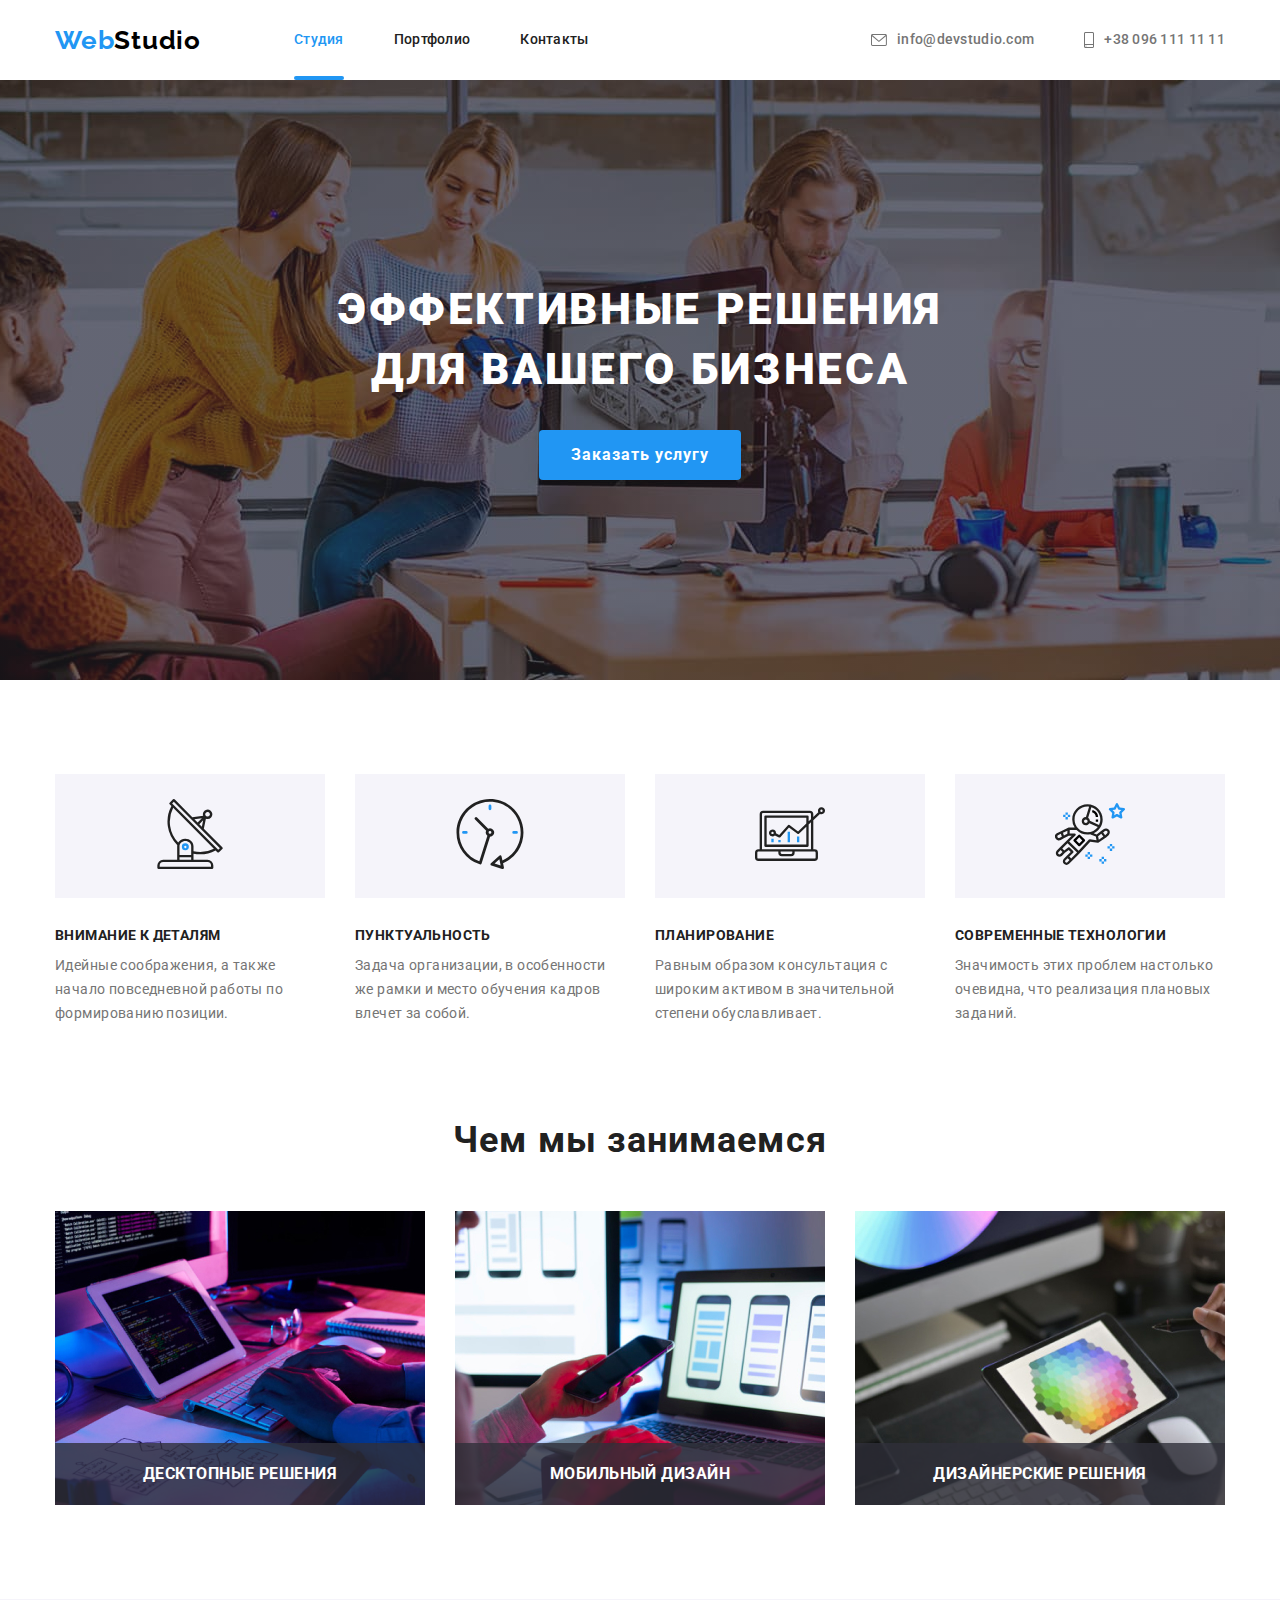
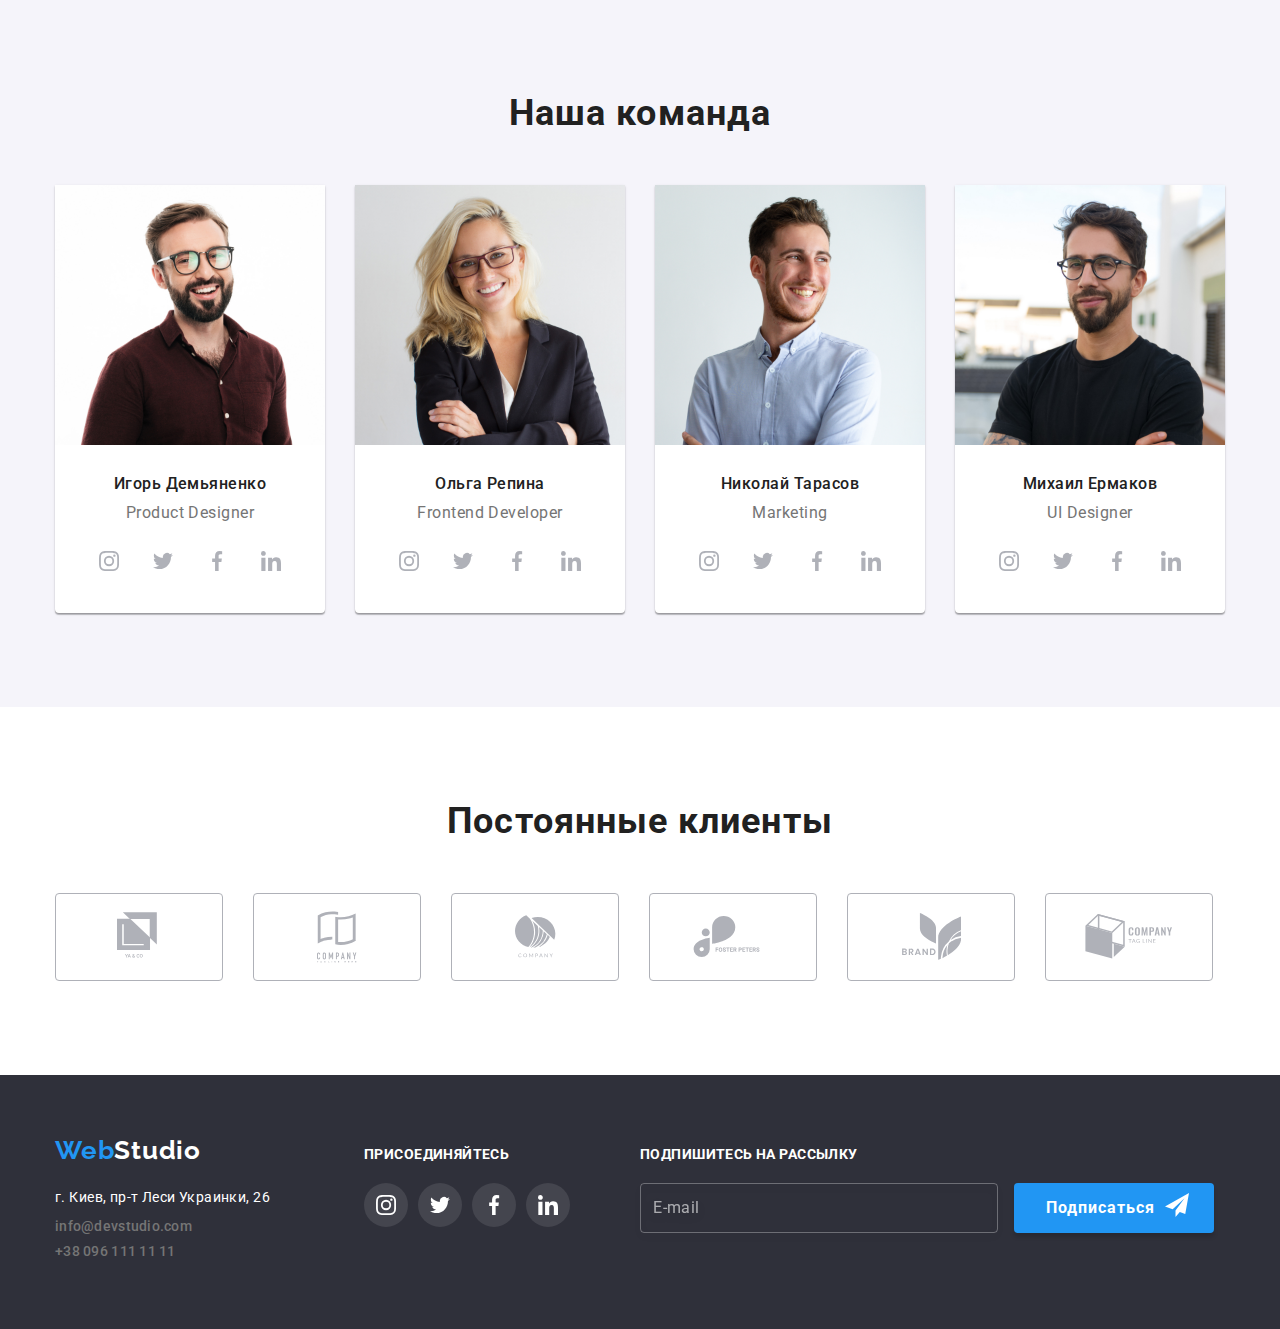
==== index.html @ e30029d6 "initial-commit" ====
<!DOCTYPE html>
<html lang="ru">
  <head>
    <meta charset="UTF-8" />
    <meta name="viewport" content="width=device-width, initial-scale=1.0" />
    <title>Document</title>
    <link
      href="https://fonts.googleapis.com/css2?family=Raleway:wght@700&family=Roboto:wght@400;500;700;900&display=fallback"
      rel="stylesheet"
    />
    <link
      rel="stylesheet"
      href="https://cdnjs.cloudflare.com/ajax/libs/modern-normalize/0.7.0/modern-normalize.min.css"
    />
    <link rel="stylesheet" href="./css/styles.css" />
  </head>
  <body>
    <!--_______________ Шапка_______________ -->
    <header>
      <div class="container header">
        <nav class="header-nav">
          <a class="logo" href="./index.html"><span>Web</span>Studio</a>
          <ul class="header-list">
            <li><a class="link current" href="./index.html">Студия</a></li>
            <li><a class="link" href="./index2.html">Портфолио</a></li>
            <li><a class="link" href="#">Контакты</a></li>
          </ul>
        </nav>
        <address class="header-address">
          <a class="contacts" href="mailto:info@devstudio.com">
            <svg width="16" height="12">
              <use href="./images/symbol-defs.svg#icon-envelope"></use>
            </svg>
            info@devstudio.com</a
          >
          <a class="contacts" href="call:+380961111111"
            ><svg width="10" height="16">
              <use href="./images/symbol-defs.svg#icon-smartphone"></use></svg
            >+38 096 111 11 11</a
          >
        </address>
      </div>
    </header>
    <main>
      <!--______________ Главная секция ______________ -->
      <section class="hero-container">
        <h1 class="hero-title">ЭФФЕКТИВНЫЕ РЕШЕНИЯ<br />ДЛЯ ВАШЕГО БИЗНЕСА</h1>
        <button class="blue-button" data-modal-open type="button">
          Заказать услугу
        </button>
        <!-- <a class="blue-button" data-modal-open href="#">Заказать услугу</a> -->
      </section>

      <!--_____________ Наши преимущества________________ -->
      <section class="our-benefits">
        <div class="container">
          <h2 class="visually-hidden">Наши преимущества</h2>
          <ul class="our-benefits-list">
            <li class="our-benefits-item antenna">
              <div class="background">
                <svg width="70" height="70">
                  <use href="./images/symbol-defs.svg#icon-antenna1"></use>
                </svg>
              </div>
              <h3>Внимание к деталям</h3>
              <p>
                Идейные соображения, а также <br />
                начало повседневной работы по <br />
                формированию позиции.
              </p>
            </li>
            <li class="our-benefits-item clock">
              <div class="background">
                <svg width="70" height="70">
                  <use href="./images/symbol-defs.svg#icon-clock1"></use>
                </svg>
              </div>

              <h3>Пунктуальность</h3>
              <p>
                Задача организации, в особенности <br />
                же рамки и место обучения кадров <br />
                влечет за собой.
              </p>
            </li>
            <li class="our-benefits-item diagram">
              <div class="background">
                <svg width="70" height="70">
                  <use href="./images/symbol-defs.svg#icon-diagram1"></use>
                </svg>
              </div>
              <h3>Планирование</h3>
              <p>
                Равным образом консультация с <br />
                широким активом в значительной <br />
                степени обуславливает.
              </p>
            </li>
            <li class="our-benefits-item austranaut">
              <div class="background">
                <svg width="70" height="70">
                  <use href="./images/symbol-defs.svg#icon-astronaut1"></use>
                </svg>
              </div>
              <h3>Современные технологии</h3>
              <p>
                Значимость этих проблем настолько <br />
                очевидна, что реализация плановых <br />
                заданий.
              </p>
            </li>
          </ul>
        </div>
      </section>
      <!-- _____________Чем мы занимаемся _____________-->
      <section class="basic-section">
        <div class="container">
          <h2 class="section-title">Чем мы занимаемся</h2>
          <ul class="what-we-do-list">
            <li>
              <div class="thumb">
                <img src="./images/box1.jpg" width="370" alt="Планшет" />
                <p class="h3">Десктопные решения</p>
              </div>
            </li>
            <li>
              <div class="thumb">
                <img
                  src="./images/box2.jpg"
                  width="370"
                  alt="Мобильные приложения"
                />
                <p class="h3">Мобильный дизайн</p>
              </div>
            </li>
            <li>
              <div class="thumb">
                <img
                  src="./images/box3.jpg"
                  width="370"
                  alt="Дизайнерские решения"
                />
                <p class="h3">Дизайнерские решения</p>
              </div>
            </li>
          </ul>
        </div>
      </section>
      <!-- ____________Наша команда_____________________ -->
      <section class="basic-section team">
        <div class="container">
          <h2 class="section-title">Наша команда</h2>
          <ul class="our-team-list">
            <li>
              <img
                src="./images/face1.jpg"
                width="270"
                alt="Игорь Демьяненко"
              />
              <h4>Игорь Демьяненко</h4>
              <p>Product Designer</p>
              <ul class="social-network-list">
                <li>
                  <a class="social-network-item" href="#">
                    <svg class="social-network-logo">
                      <use href="./images/symbol-defs.svg#icon-instagram"></use>
                    </svg>
                  </a>
                </li>
                <li>
                  <a class="social-network-item" href="#">
                    <svg class="social-network-logo">
                      <use href="./images/symbol-defs.svg#icon-twitter"></use>
                    </svg>
                  </a>
                </li>
                <li>
                  <a class="social-network-item" href="#">
                    <svg class="social-network-logo">
                      <use href="./images/symbol-defs.svg#icon-facebook"></use>
                    </svg>
                  </a>
                </li>
                <li>
                  <a class="social-network-item" href="#">
                    <svg class="social-network-logo">
                      <use href="./images/symbol-defs.svg#icon-linkedin"></use>
                    </svg>
                  </a>
                </li>
              </ul>
            </li>
            <li>
              <img src="./images/face2.jpg" width="270" alt="Ольга Репина" />
              <h4>Ольга Репина</h4>
              <p>Frontend Developer</p>
              <ul class="social-network-list">
                <li>
                  <a class="social-network-item" href="#">
                    <svg class="social-network-logo">
                      <use href="./images/symbol-defs.svg#icon-instagram"></use>
                    </svg>
                  </a>
                </li>
                <li>
                  <a class="social-network-item" href="#">
                    <svg class="social-network-logo">
                      <use href="./images/symbol-defs.svg#icon-twitter"></use>
                    </svg>
                  </a>
                </li>
                <li>
                  <a class="social-network-item" href="#">
                    <svg class="social-network-logo">
                      <use href="./images/symbol-defs.svg#icon-facebook"></use>
                    </svg>
                  </a>
                </li>
                <li>
                  <a class="social-network-item" href="#">
                    <svg class="social-network-logo">
                      <use href="./images/symbol-defs.svg#icon-linkedin"></use>
                    </svg>
                  </a>
                </li>
              </ul>
            </li>
            <li>
              <img src="./images/face3.jpg" width="270" alt="Николай Тарасов" />
              <h4>Николай Тарасов</h4>
              <p>Marketing</p>
              <ul class="social-network-list">
                <li>
                  <a class="social-network-item" href="#">
                    <svg class="social-network-logo">
                      <use href="./images/symbol-defs.svg#icon-instagram"></use>
                    </svg>
                  </a>
                </li>
                <li>
                  <a class="social-network-item" href="#">
                    <svg class="social-network-logo">
                      <use href="./images/symbol-defs.svg#icon-twitter"></use>
                    </svg>
                  </a>
                </li>
                <li>
                  <a class="social-network-item" href="#">
                    <svg class="social-network-logo">
                      <use href="./images/symbol-defs.svg#icon-facebook"></use>
                    </svg>
                  </a>
                </li>
                <li>
                  <a class="social-network-item" href="#">
                    <svg class="social-network-logo">
                      <use href="./images/symbol-defs.svg#icon-linkedin"></use>
                    </svg>
                  </a>
                </li>
              </ul>
            </li>
            <li>
              <img src="./images/face4.jpg" width="270" alt="Михаил Ермаков" />
              <h4>Михаил Ермаков</h4>
              <p>UI Designer</p>
              <ul class="social-network-list">
                <li>
                  <a class="social-network-item" href="#">
                    <svg class="social-network-logo">
                      <use href="./images/symbol-defs.svg#icon-instagram"></use>
                    </svg>
                  </a>
                </li>
                <li>
                  <a class="social-network-item" href="#">
                    <svg class="social-network-logo">
                      <use href="./images/symbol-defs.svg#icon-twitter"></use>
                    </svg>
                  </a>
                </li>
                <li>
                  <a class="social-network-item" href="#">
                    <svg class="social-network-logo">
                      <use href="./images/symbol-defs.svg#icon-facebook"></use>
                    </svg>
                  </a>
                </li>
                <li>
                  <a class="social-network-item" href="#">
                    <svg class="social-network-logo">
                      <use href="./images/symbol-defs.svg#icon-linkedin"></use>
                    </svg>
                  </a>
                </li>
              </ul>
            </li>
          </ul>
        </div>
      </section>
      <!-- _______________________Постоянные клиенты _____________________ -->
      <section class="basic-section">
        <div class="container">
          <h2 class="section-title">Постоянные клиенты</h2>
          <ul class="clients-list">
            <li class="clients-link">
              <a class="icon-logo" href="#">
                <svg width="44" height="49">
                  <use href="./images/symbol-defs.svg#icon-logo1"></use>
                </svg>
              </a>
            </li>
            <li class="clients-link">
              <a class="icon-logo" href="#">
                <svg width="40" height="52">
                  <use href="./images/symbol-defs.svg#icon-logo2"></use>
                </svg>
              </a>
            </li>
            <li class="clients-link">
              <a class="icon-logo" href="#"
                ><svg width="41" height="43">
                  <use href="./images/symbol-defs.svg#icon-logo3"></use></svg
              ></a>
            </li>
            <li class="clients-link">
              <a class="icon-logo" href="#"
                ><svg width="80" height="42">
                  <use href="./images/symbol-defs.svg#icon-logo4"></use></svg
              ></a>
            </li>
            <li class="clients-link">
              <a class="icon-logo" href="#"
                ><svg width="59" height="47">
                  <use href="./images/symbol-defs.svg#icon-logo5"></use></svg
              ></a>
            </li>
            <li class="clients-link">
              <a class="icon-logo" href="#"
                ><svg width="88" height="45">
                  <use href="./images/symbol-defs.svg#icon-logo6"></use></svg
              ></a>
            </li>
          </ul>
        </div>
      </section>
    </main>
    <!-- ________________Футер_________________________ -->
    <footer class="footer">
      <div class="container">
        <div class="footer-column">
          <a class="logo" href="./index.html"><span>Web</span>Studio</a>
          <address>
            <p class="footer__text">г. Киев, пр-т Леси Украинки, 26</p>
            <a class="contacts" href="mailto:info@devstudio.com"
              >info@devstudio.com</a
            >
            <a class="contacts" href="call:+380961111111">+38 096 111 11 11</a>
          </address>
        </div>
        <div class="footer-column">
          <p class="h3 footer__text">Присоединяйтесь</p>
          <ul class="social-network-list">
            <li>
              <a class="social-network-item" href="#">
                <svg class="social-network-logo">
                  <use href="./images/symbol-defs.svg#icon-instagram"></use>
                </svg>
              </a>
            </li>
            <li>
              <a class="social-network-item" href="#">
                <svg class="social-network-logo">
                  <use href="./images/symbol-defs.svg#icon-twitter"></use>
                </svg>
              </a>
            </li>
            <li>
              <a class="social-network-item" href="#">
                <svg class="social-network-logo">
                  <use href="./images/symbol-defs.svg#icon-facebook"></use>
                </svg>
              </a>
            </li>
            <li>
              <a class="social-network-item" href="#">
                <svg class="social-network-logo">
                  <use href="./images/symbol-defs.svg#icon-linkedin"></use>
                </svg>
              </a>
            </li>
          </ul>
        </div>
        <div class="footer-column">
          <form class="footer-form-field">
            <p class="h3 footer__text">
              <label for="email">
                <span>Подпишитесь на рассылку</span>
              </label>
            </p>
            <input
              type="email"
              name="email"
              id="email"
              pattern="[a-z0-9._%+-]+@[a-z0-9.-]+\.[a-z]{2,}$"
              placeholder="E-mail"
            />
            <button class="blue-button send" type="submit">
              Подписаться
              <svg width="24" height="24" class="send-icon">
                <use href="./images/symbol-defs.svg#icon-send"></use>
              </svg>
            </button>
          </form>
        </div>
      </div>
    </footer>
    <!-- ________________________________________MОДАЛЬНОЕ ОКНО ______________________________________ -->
    <div class="backdrop is-hidden" data-modal>
      <div class="modal">
        <button class="close-button" data-modal-close>
          <svg class="close" width="19" height="19">
            <use href="./images/symbol-defs.svg#icon-close"></use>
          </svg>
        </button>
        <div>
          <span class="modal-text"
            >Оставьте свои данные, мы вам перезвоним</span
          >
          <form class="modal-form">
            <div class="form-field">
              <label class="form-label" for="name">Имя</label>
              <input
                class="form-input"
                type="text"
                name="name"
                id="name"
                placeholder=" "
              />
              <svg class="form-field-icon" width="12" height="12">
                <use href="./images/symbol-defs.svg#icon-person"></use>
              </svg>
            </div>
            <div class="form-field">
              <label class="form-label" for="tel">Телефон</label>
              <input
                class="form-input"
                id="tel"
                type="tel"
                name="tel"
                placeholder=" "
              />
              <svg class="form-field-icon" width="18" height="18">
                <use href="./images/symbol-defs.svg#icon-phone"></use>
              </svg>
            </div>
            <div class="form-field">
              <label class="form-label" for="e-mail">Почта</label>
              <input
                class="form-input"
                type="tel"
                name="e-mail"
                id="e-mail"
                placeholder=" "
              />
              <svg class="form-field-icon" width="18" height="18">
                <use href="./images/symbol-defs.svg#icon-email"></use>
              </svg>
            </div>
            <div class="form-field">
              <label class="form-label" for="comment">Комментарий</label>
              <textarea
                id="comment"
                name="comment"
                placeholder="Введите текст"
              ></textarea>
            </div>
            <div class="checkbox">
              <input type="checkbox" name="policy" id="policy" />
              <label class="form-label policy" for="policy">
                Соглашаюсь с рассылкой и принимаю
                <a href="#">Условия договора</a>
              </label>
            </div>

            <div>
              <button class="blue-button submit" type="submit">
                Отправить
              </button>
            </div>
          </form>
        </div>
      </div>
    </div>
    <script src="./js/modal.js"></script>
  </body>
</html>
---- css/styles.css ----
:root {
  --primary-text-color: #212121;
  --secondary-text-color: #757575;
  --accent-text-color: #2196f3;
}

/* ______________Общее форматирование_____________ */
body {
  font-family: Roboto, sans-serif;
  font-style: normal;
}
img {
  display: block;
  max-width: 100%;
  height: auto;
}

ul {
  list-style-type: none;
  margin: 0;
  padding: 0;
}

.visually-hidden:not(:focus):not(:active),
input[type="checkbox"].visually-hidden,
input[type="radio"].visually-hidden {
  position: absolute;

  width: 1px;
  height: 1px;
  margin: -1px;
  border: 0;
  padding: 0;

  white-space: nowrap;

  clip-path: inset(100%);
  clip: rect(0 0 0 0);
  overflow: hidden;
}

/* __________________ Логотип ___________________ */
.logo {
  font-family: Raleway, sans-serif;
  color: black;
  font-weight: bold;
  font-size: 26px;
  line-height: 1.19;
  letter-spacing: 0.03em;
  text-decoration: none;

  margin-right: 93px;
  display: block;
  /* padding-top: 24px;
  padding-bottom: 25px; */
}
.logo > span {
  color: var(--accent-text-color);
}

/* ________________ Навигация в шапке ____________*/
.header-list {
  display: flex;
}

.header-list > li:not(last-child) {
  margin-right: 50px;
}
.header-address {
  display: flex;
  margin-left: auto;
}
.header-address .contacts {
  padding-top: 32px;
  padding-bottom: 32px;
  align-items: center;
}
.header-nav {
  display: flex;
  align-items: center;
}
.container.header {
  display: flex;
  text-align: center;
}
.page-header {
  border-bottom: 1px solid #ececec;
}
.link {
  display: block;
  padding-top: 32px;
  padding-bottom: 32px;
  position: relative;

  color: var(--primary-text-color);
  font-weight: 500;
  font-size: 14px;
  line-height: 1.14;
  letter-spacing: 0.02em;
  list-style-type: none;
  text-decoration: none;

  transition: color;
  transition-duration: 250ms;
  transition-timing-function: cubic-bezier(0.4, 0, 0.2, 1);
}

.link::after {
  content: "";
  display: block;
  position: absolute;
  bottom: 0;
  width: 100%;
  height: 4px;
  background-color: var(--accent-text-color);
  border-radius: 4px;
  opacity: 0;
}

.link:hover,
.link:focus {
  color: var(--accent-text-color);
}

.contacts {
  color: var(--secondary-text-color);
  font-weight: 500;
  font-style: normal;
  font-size: 14px;
  line-height: 1.14;
  letter-spacing: 0.02em;
  text-decoration: none;
  display: flex;
  margin-right: 50px;
  transition: color;
  transition-duration: 250ms;
  transition-timing-function: cubic-bezier(0.4, 0, 0.2, 1);
}
.contacts svg {
  margin-right: 10px;
  fill: currentColor;
}
.contacts:last-child {
  margin-right: 0;
}
.contacts:hover,
.contacts:focus {
  color: var(--accent-text-color);
}

.contacts svg:hover,
.contacts svg:focus {
  fill: var(--accent-text-color);
}
.container {
  width: 1200px;
  padding-right: 15px;
  padding-left: 15px;
  margin-left: auto;
  margin-right: auto;
}

/* ___________________ Главная секция________________ */
.hero-container {
  height: 600px;
  max-width: 1600px;
  margin-right: auto;
  margin-left: auto;
  background-repeat: no-repeat;
  background-position: center;
  background-size: cover;

  background-image: linear-gradient(
      rgba(47, 48, 58, 0.4),
      rgba(47, 48, 58, 0.4)
    ),
    url(../images/Hero_Img.jpg);

  background-color: #c4c4c4;
  text-align: center;
  padding-top: 200px;
}
.hero-title {
  margin-top: 0;
  margin-bottom: 30px;
  font-weight: 900;
  font-size: 44px;
  line-height: 1.36;
  letter-spacing: 0.06em;
  text-transform: uppercase;
  color: #ffffff;
}
.blue-button {
  display: inline-block;

  padding: 10px 32px;
  min-width: 200px;
  min-height: 50px;
  box-shadow: 0px 4px 4px rgba(0, 0, 0, 0.15);
  border-radius: 4px;
  border: none;
  cursor: pointer;

  color: #ffffff;
  font-size: 16px;
  line-height: 1.87;
  letter-spacing: 0.06em;
  background-color: var(--accent-text-color);
  font-weight: bold;
  text-decoration: none;
  text-align: center;
}

/*________________ Наши преимущества________________*/

.our-benefits {
  padding-top: 94px;
  /* padding-bottom: 94px; */
}
.our-benefits-list {
  display: flex;
}

.our-benefits-item svg {
  margin: 25px 100px;
}
div.background {
  background-color: #f5f4fa;
}
.our-benefits-item {
  width: 270px;
}
.our-benefits-item:not(:last-child) {
  margin-right: 30px;
}

.our-benefits h3 {
  color: var(--primary-text-color);
  font-weight: bold;
  font-size: 14px;
  line-height: 1.14;
  letter-spacing: 0.03em;
  text-transform: uppercase;
  margin-top: 30px;
  margin-bottom: 10px;
}
.our-benefits p {
  color: var(--secondary-text-color);
  font-size: 14px;
  line-height: 1.7;
  letter-spacing: 0.03em;
  margin-top: 0;
  margin-bottom: 0;
}

/*  __________________Чем мы занимаемся ____________ */

.what-we-do-list {
  display: flex;
}
.what-we-do-list li:not(:last-child) {
  margin-right: 30px;
}
.section-title {
  color: var(--primary-text-color);
  font-weight: bold;
  font-size: 36px;
  line-height: 1.16;
  text-align: center;
  letter-spacing: 0.03em;
  margin-top: 0;
  margin-bottom: 50px;
}
.thumb {
  position: relative;
}
.thumb .h3 {
  position: absolute;
  padding-top: 22px;
  padding-bottom: 22px;
  bottom: 0;
  right: 0;
  left: 0;
  text-transform: uppercase;
  text-align: center;
  font-weight: bold;
  color: #ffffff;

  background-color: rgba(47, 48, 58, 0.8);
}

/* ________________________Наша команда__________________ */
.basic-section {
  padding-top: 94px;
  padding-bottom: 94px;
}
.basic-section.team {
  background-color: #f5f4fa;
}
.our-team-list {
  display: flex;
}
.our-team-list > li:not(:last-child) {
  margin-right: 30px;
}
.our-team-list > li {
  box-shadow: 0px 1px 3px rgba(0, 0, 0, 0.12), 0px 1px 1px rgba(0, 0, 0, 0.14),
    0px 2px 1px rgba(0, 0, 0, 0.2);
  border-radius: 0px 0px 4px 4px;
  text-align: center;
  padding-bottom: 30px;
  background-color: #fff;
}

.basic-section h4 {
  color: var(--primary-text-color);
  font-weight: 500;
  font-size: 16px;
  line-height: 1.18;
  letter-spacing: 0.03em;
  margin-top: 30px;
  margin-bottom: 10px;
}
.basic-section p {
  color: var(--secondary-text-color);
  font-weight: normal;
  font-size: 16px;
  line-height: 1.18;
  letter-spacing: 0.03em;
  margin-top: 0;
  margin-bottom: 0;
}
/* Список соцсетей */
.social-network-list {
  display: flex;
  justify-content: center;
  margin-top: 16px;
}
.social-network-list > li:not(:last-child) {
  margin-right: 10px;
}

.social-network-item {
  display: flex;
  justify-content: center;
  align-items: center;
  width: 44px;
  height: 44px;
  border-radius: 50%;

  transition: all;
  transition-duration: 250ms;
  transition-timing-function: cubic-bezier(0.4, 0, 0.2, 1);
}
.social-network-logo {
  width: 20px;
  height: 20px;
  fill: #afb1b8;

  transition: fill;
  transition-duration: 250ms;
  transition-timing-function: cubic-bezier(0.4, 0, 0.2, 1);
}
.social-network-item:hover .social-network-logo,
.social-network-item:focus .social-network-logo {
  fill: #ffffff;
}
.social-network-item:hover,
.social-network-item:focus {
  background-color: var(--accent-text-color);
}

/* ____________________Постоянные клиенты____________________ */
.clients-list {
  display: flex;
}
.icon-logo {
  display: flex;
  width: 168px;
  height: 88px;
  border: 1px solid #afb1b8;
  border-radius: 4px;
  justify-content: center;
  align-items: center;

  transition: border;
  transition-duration: 250ms;
  transition-timing-function: cubic-bezier(0.4, 0, 0.2, 1);
}
.icon-logo svg {
  fill: #afb1b8;

  transition: fill;
  transition-duration: 250ms;
  transition-timing-function: cubic-bezier(0.4, 0, 0.2, 1);
}

/* __________________________________Анимаци при ховере  */

.icon-logo:hover svg,
.icon-logo:focus svg {
  fill: var(--accent-text-color);
}
.icon-logo:hover,
.icon-logo:focus {
  border: 1px solid #2196f3;
}

.clients-link {
  border-radius: 4px;
  justify-content: center;
  align-items: center;
}
.clients-link:not(:last-child) {
  margin-right: 30px;
}
/* _________________Футер________________________ */

.footer > .container {
  display: flex;
}
.footer-column:not(:last-child) {
  margin-right: 70px;
}

.footer {
  /* margin-top: 94px; */
  padding-top: 60px;
  padding-bottom: 60px;
  background-color: #2f303a;
}
.footer .logo {
  color: #ffffff;
  margin-bottom: 20px;
}
.footer .footer__text {
  color: #ffffff;
  font-weight: normal;
  font-style: normal;
  font-size: 14px;
  line-height: 1.71;
  letter-spacing: 0.03em;
  background-color: #2f303a;
  margin-top: 9px;
  margin-bottom: 9px;
}
.footer .h3 {
  font-weight: bold;
  font-size: 14px;
  line-height: 1.14;
  letter-spacing: 0.03em;
  text-transform: uppercase;
  margin-top: 12px;
  margin-bottom: 20px;
}
.footer .contacts {
  margin-bottom: 9px;
}
.footer .social-network-logo {
  fill: #ffffff;
}

.footer .social-network-item {
  background-color: rgba(255, 255, 255, 0.1);

  transition: all;
  transition-duration: 250ms;
  transition-timing-function: cubic-bezier(0.4, 0, 0.2, 1);
}
.footer .social-network-item:hover,
.footer .social-network-item:focus {
  background-color: var(--accent-text-color);
}
.footer-form-field input {
  margin-right: 12px;
  padding: 12px;
  width: 358px;
  height: 50px;
  background-color: transparent;
  border: 1px solid rgba(255, 255, 255, 0.3);

  color: #f5f4fa;

  filter: drop-shadow(0px 4px 4px rgba(0, 0, 0, 0.15));
  border-radius: 4px;
}
.footer-form-field input::placeholder {
  font-size: 16px;
  line-height: 1.25;
  letter-spacing: 0.03em;
  color: rgba(255, 255, 255, 0.6);
  background-color: transparent;
}

.send-icon {
  fill: #fff;
  position: absolute;
  margin-left: 10px;
}
.blue-button.send {
  text-align: left;
}

/* __________________________________Модальное окно _____________________________ */

.backdrop {
  position: fixed;
  top: 0;
  right: 0;

  width: 100%;
  height: 100%;

  background-color: rgba(0, 0, 0, 0.2);

  transition: linear 500ms;
}

.backdrop.is-hidden {
  opacity: 0;
  pointer-events: none;
}

.is-hidden .modal {
  transform: translate(-50%, -50%) scale(1.2);
  opacity: 0;
}
.modal {
  position: absolute;
  top: 50%;
  left: 50%;
  transform: translate(-50%, -50%) scale(1);
  padding: 40px;

  transition: all 250ms;
  min-width: 528px;
  min-height: 581px;
  background-color: #ffffff;
}
.modal-text {
  display: block;
  text-align: center;
  font-weight: bold;
  font-size: 20px;
  line-height: 1.15;
  letter-spacing: 0.03em;
}

.modal-form {
  display: flex;
  flex-direction: column;

  margin-top: 12px;
  margin-left: auto;
  margin-right: auto;
}
.form-field {
  position: relative;
  margin-top: 10px;
  margin-bottom: 4px;
  display: flex;
  flex-direction: column;
}

.form-field-icon {
  position: absolute;
  top: 52%;
  left: 12px;
  transition: fill 250ms cubic-bezier(0.4, 0, 0.2, 1);
}

.form-label {
  margin-bottom: 4px;

  font-size: 12px;
  line-height: 1.16;
  letter-spacing: 0.01em;
  font-weight: 400;
  color: #757575;
}
.form-field textarea {
  margin-bottom: 20px;
  padding: 16px;
  width: 448px;
  height: 120px;
  resize: none;
  border: 1px solid rgba(33, 33, 33, 0.2);
  border-radius: 4px;
  transition: border 250ms cubic-bezier(0.4, 0, 0.2, 1);
}

.form-field textarea:focus {
  border-color: #2196f3;
  outline: none;
}
textarea::placeholder {
  font-size: 12px;
  line-height: 1.16;
  letter-spacing: 0.03em;
  color: rgba(117, 117, 117, 0.5);
}
.form-label.policy {
  margin-bottom: 0;
  font-size: 14px;
  line-height: 1.71;
  letter-spacing: 0.03em;
}
.policy a {
  color: var(--accent-text-color);
}
.form-input {
  padding-top: 11px;
  padding-bottom: 11px;
  padding-left: 42px;
  padding-right: 12px;
  border: 1px solid rgba(33, 33, 33, 0.2);
  border-radius: 4px;
  transition: border 250ms cubic-bezier(0.4, 0, 0.2, 1);
}

.form-input:focus {
  border-color: #2196f3;
  outline: none;
}
.form-input:focus + .form-field-icon {
  fill: #2196f3;
}

.checkbox {
  margin-bottom: 30px;
}

input[type="checkbox"] {
  -webkit-appearance: none;
  -moz-appearance: none;
  appearance: none;
  position: absolute;
  outline: none;
}
.form-label.policy {
  display: inline-block;
}
.form-label.policy::before {
  content: "";
  display: inline-block;
  width: 16px;
  height: 15px;
  margin-bottom: -2px;
  margin-left: 8px;
  margin-right: 8px;
  background-image: url(../checkbox.svg);
  background-repeat: no-repeat;
  background-size: contain;
}
input[type="checkbox"]:checked + .form-label.policy::before {
  background-image: url(../check.svg);
  background-color: #2196f3;
  border-radius: 3px;
}

.blue-button.submit {
  display: block;
  margin-right: auto;
  margin-left: auto;
}

.close-button {
  position: absolute;

  top: 11px;
  right: 8px;

  border-radius: 50%;
  border: 1px solid rgba(0, 0, 0, 0.1);
  width: 30px;
  height: 30px;

  margin: 0;
  padding: 0;
  background-color: #fff;
}
.close {
  margin-top: 3px;
  transition: fill 250ms cubic-bezier(0.4, 0, 0.2, 1);
}
.close-button:hover .close {
  fill: var(--accent-text-color);
}

/* ____________СТРАНИЦА ПОРТФОЛИО__________________
/* ____________Эффект текущей страницы_____________ */
.link.current {
  color: var(--accent-text-color);
}
.link.current::after {
  opacity: 1;
}

/*  ______________Кнопки_______________________ */
.button-list {
  display: flex;
  justify-content: center;
  margin-bottom: 50px;
}
.button-list li:not(:last-child) {
  margin-right: 8px;
}
.portfolio .container {
  margin-top: 94px;
  margin-bottom: 50px;
}
.portfolio .gray-button {
  border-radius: 4px;
  border-color: transparent;
  padding: 6px 22px;

  font-weight: 500;
  font-size: 16px;
  line-height: 1.62;
  text-align: center;
  letter-spacing: 0.03em;
  color: var(--primary-text-color);
  background-color: #f5f4fa;

  transition: all;
  transition-duration: 250ms;
  transition-timing-function: cubic-bezier(0.4, 0, 0.2, 1);
}

.gray-button:hover,
.gray-button:focus {
  color: #ffffff;
  background-color: var(--accent-text-color);
}

/* __________________Примеры работ_________________ */
.portfolio-thumb {
  position: relative;
  overflow: hidden;
}
.portfolio-thumb::before {
  position: absolute;

  content: "";
  background-color: rgba(33, 150, 243, 0.9);
  width: 100%;
  height: 100%;
  transform: translateY(101%);

  transition: transform;
  transition-duration: 250ms;
  transition-timing-function: cubic-bezier(0.4, 0, 0.2, 1);
}
.legend {
  position: absolute;
  top: 100%;
  /* transform: translateY(101%); */

  padding: 63px 24px;
  margin-top: 0;
  margin-bottom: 0;

  font-size: 18px;
  line-height: 1.56;
  font-style: normal;
  font-weight: normal;
  letter-spacing: 0.03em;
  color: #ffffff;

  transition: transform;
  transition-duration: 250ms;
  transition-timing-function: cubic-bezier(0.4, 0, 0.2, 1);
}
.portfolio-link:hover .legend {
  transform: translateY(-100%);
  /* top: 0; */
}

.portfolio-link:hover .portfolio-thumb::before {
  transform: translateY(0);
}

.portfolio-list {
  display: flex;
  flex-wrap: wrap;
}
.portfolio-describtion {
  background: #ffffff;
  border: 1px solid #eeeeee;
  padding: 20px 24px;
}
.portfolio-list li {
  max-width: 370px;
  margin-right: 30px;
  margin-bottom: 30px;

  transition: all;
  transition-duration: 250ms;
  transition-timing-function: cubic-bezier(0.4, 0, 0.2, 1);
}
.portfolio-list li:nth-child(3n) {
  margin-right: 0;
}
.portfolio-list li:nth-last-child(-n + 3) {
  margin-bottom: 0;
}
.portfolio-list li:hover,
.portfolio-list li:focus {
  box-shadow: 0px 1px 1px rgba(0, 0, 0, 0.12), 0px 4px 4px rgba(0, 0, 0, 0.06),
    1px 4px 6px rgba(0, 0, 0, 0.16);
}

.portfolio-list a {
  text-decoration: none;
  display: inline-block;
}
.portfolio h2 {
  color: var(--primary-text-color);
  font-weight: bold;
  font-size: 18px;
  line-height: 2;
  letter-spacing: 0.06em;
  text-decoration: none;
  margin-top: 0;
  margin-bottom: 4px;
}
.portfolio-title {
  color: var(--secondary-text-color);
  font-weight: normal;
  font-size: 16px;
  line-height: 1.87;
  letter-spacing: 0.03em;
  margin-top: 0;
  margin-bottom: 0;
}
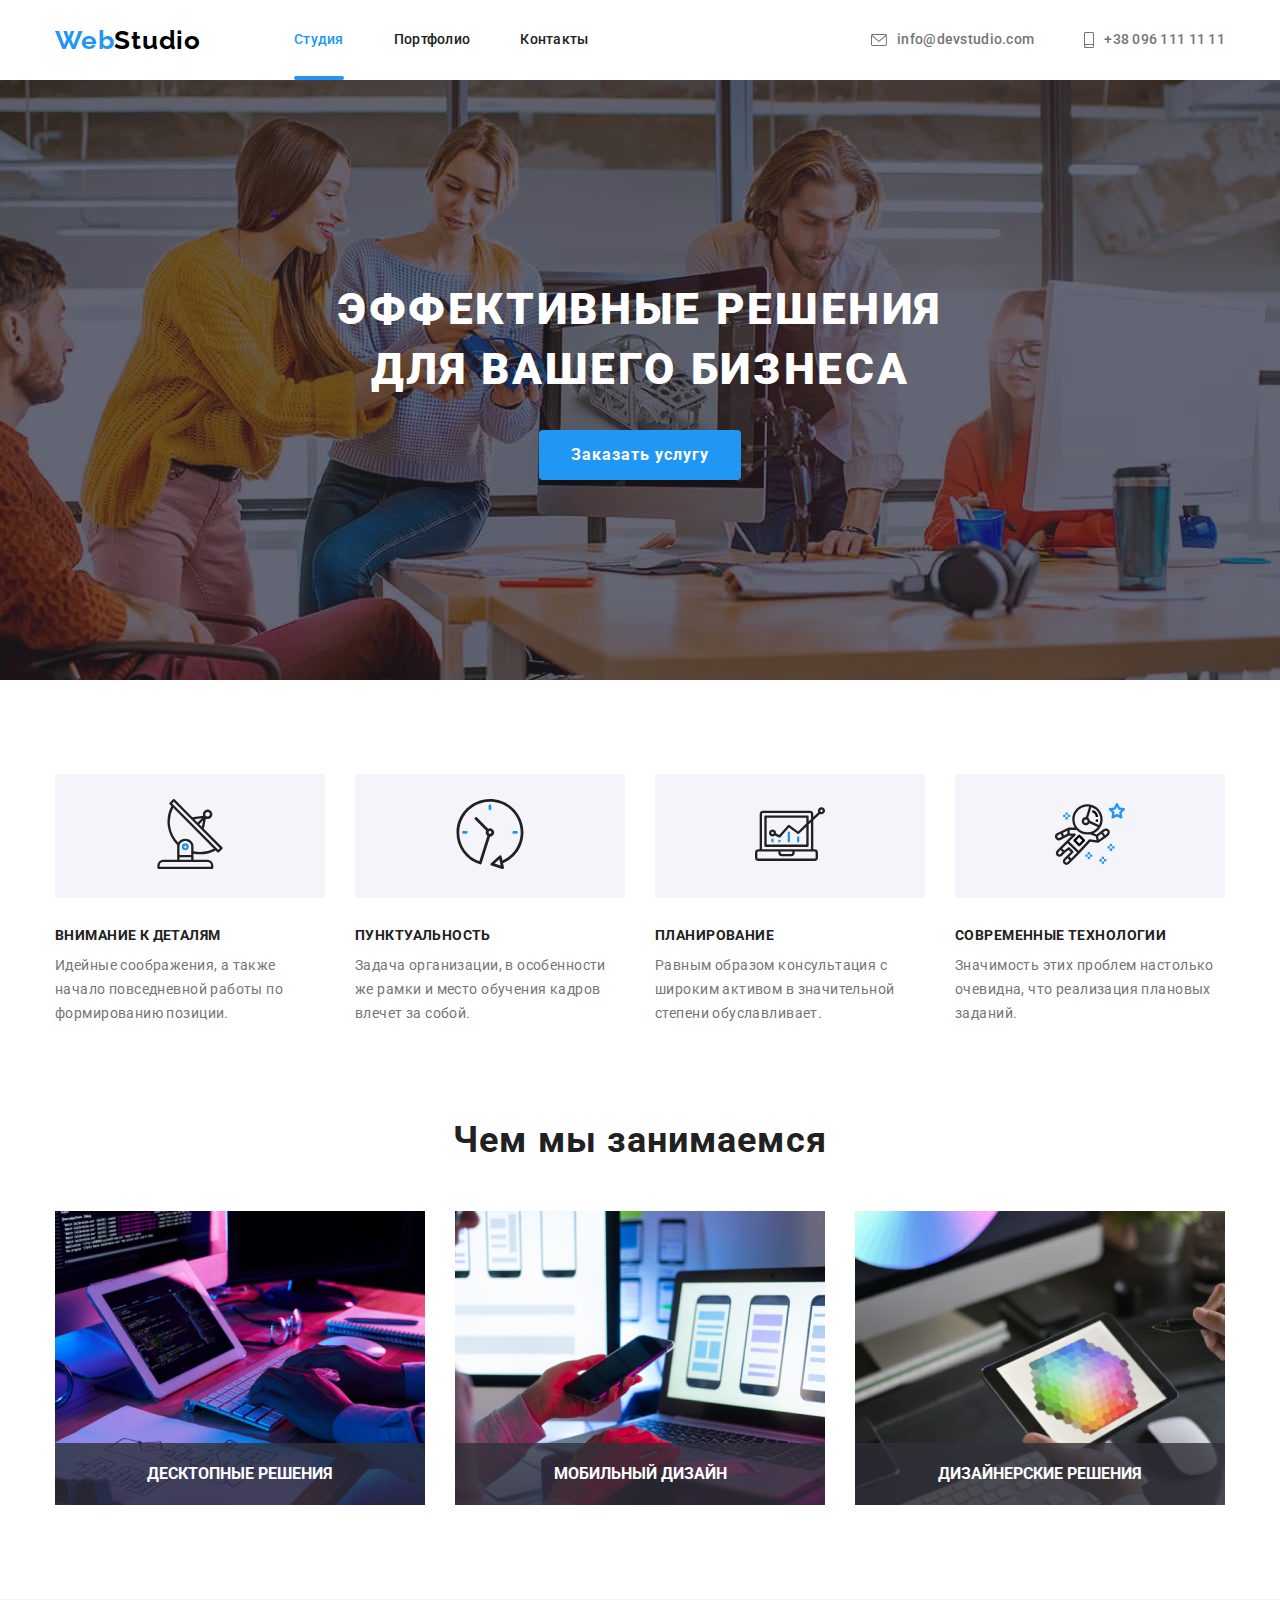
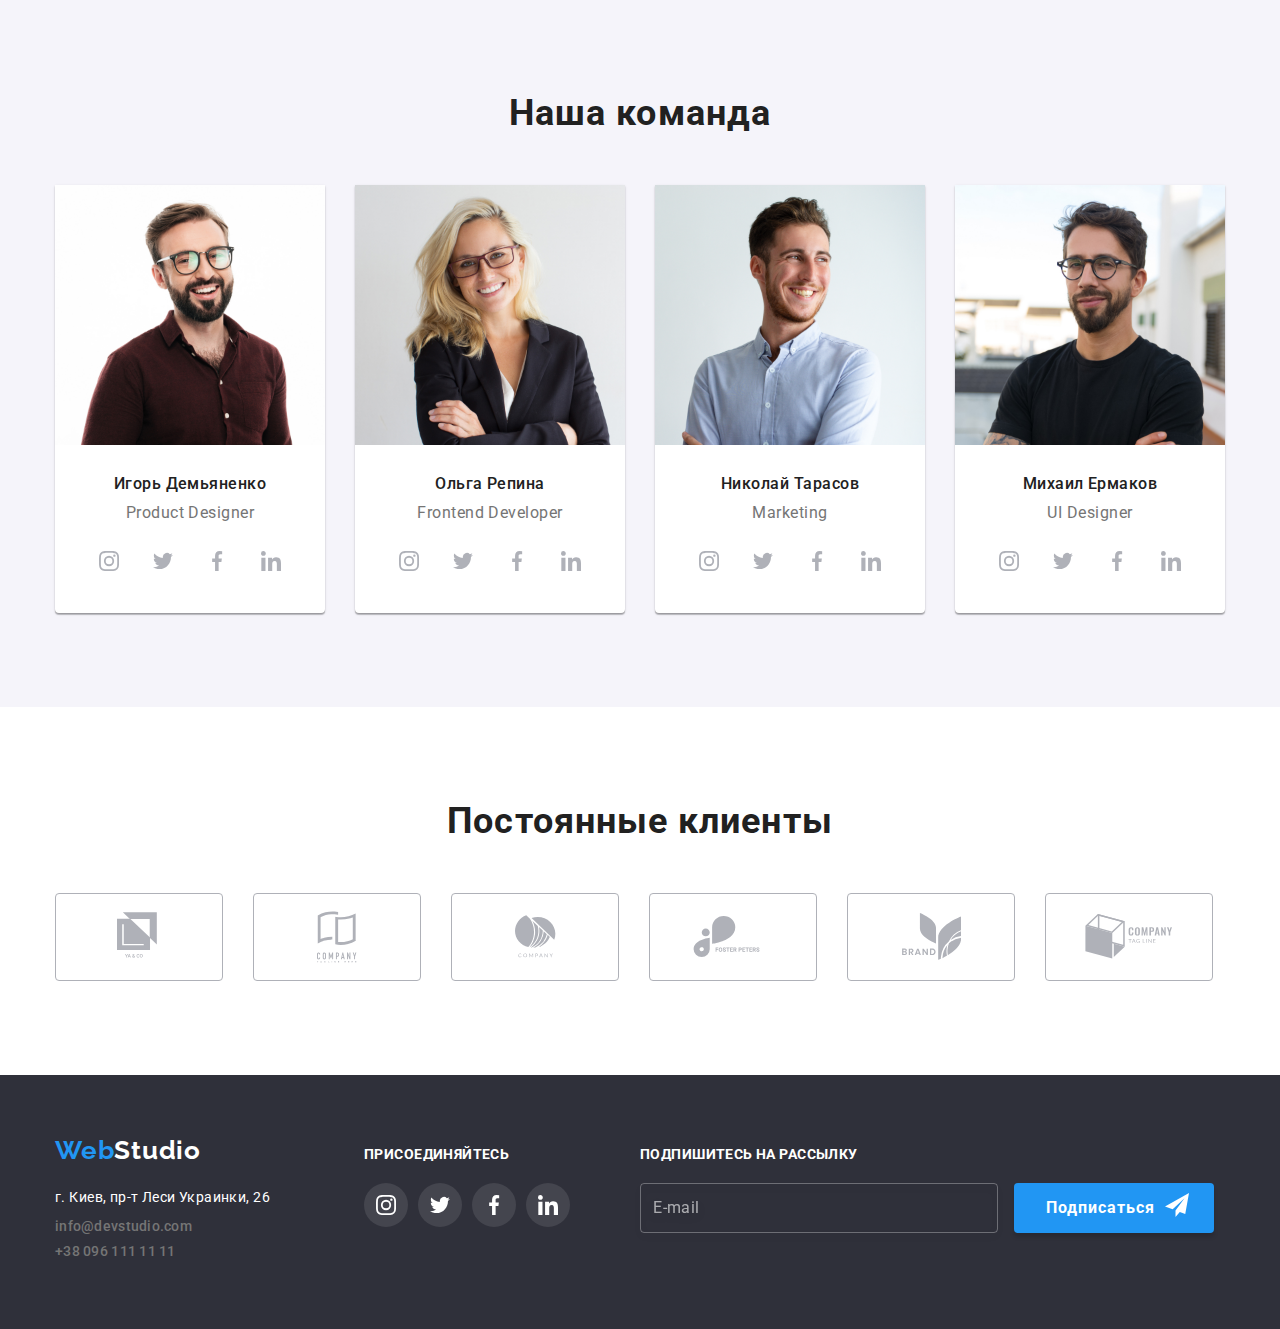
==== commit 39eb69b8: "BEM-done" ====
--- a/index.html
+++ b/index.html
@@ -14,19 +14,25 @@
     />
     <link rel="stylesheet" href="./css/styles.css" />
   </head>
-  <body>
+  <body class="page">
     <!--_______________ Шапка_______________ -->
     <header>
       <div class="container header">
-        <nav class="header-nav">
-          <a class="logo" href="./index.html"><span>Web</span>Studio</a>
-          <ul class="header-list">
-            <li><a class="link current" href="./index.html">Студия</a></li>
-            <li><a class="link" href="./index2.html">Портфолио</a></li>
-            <li><a class="link" href="#">Контакты</a></li>
+        <nav class="header__nav">
+          <a class="logo" href="./index.html"
+            ><span class="logo--accent">Web</span>Studio</a
+          >
+          <ul class="header__nav__list">
+            <li>
+              <a class="nav__link nav__link--current" href="./index.html"
+                >Студия</a
+              >
+            </li>
+            <li><a class="nav__link" href="./index2.html">Портфолио</a></li>
+            <li><a class="nav__link" href="#">Контакты</a></li>
           </ul>
         </nav>
-        <address class="header-address">
+        <address class="header__address">
           <a class="contacts" href="mailto:info@devstudio.com">
             <svg width="16" height="12">
               <use href="./images/symbol-defs.svg#icon-envelope"></use>
@@ -45,65 +51,64 @@
       <!--______________ Главная секция ______________ -->
       <section class="hero-container">
         <h1 class="hero-title">ЭФФЕКТИВНЫЕ РЕШЕНИЯ<br />ДЛЯ ВАШЕГО БИЗНЕСА</h1>
-        <button class="blue-button" data-modal-open type="button">
+        <button class="button" data-modal-open type="button">
           Заказать услугу
         </button>
-        <!-- <a class="blue-button" data-modal-open href="#">Заказать услугу</a> -->
       </section>
 
       <!--_____________ Наши преимущества________________ -->
-      <section class="our-benefits">
+      <section class="section">
         <div class="container">
           <h2 class="visually-hidden">Наши преимущества</h2>
-          <ul class="our-benefits-list">
-            <li class="our-benefits-item antenna">
-              <div class="background">
+          <ul class="our-benefits__list">
+            <li class="our-benefits__item">
+              <div class="our-benefits__background">
                 <svg width="70" height="70">
                   <use href="./images/symbol-defs.svg#icon-antenna1"></use>
                 </svg>
               </div>
-              <h3>Внимание к деталям</h3>
-              <p>
+              <h3 class="our-benefits__title">Внимание к деталям</h3>
+              <p class="our-benefits__description">
                 Идейные соображения, а также <br />
                 начало повседневной работы по <br />
                 формированию позиции.
               </p>
             </li>
-            <li class="our-benefits-item clock">
-              <div class="background">
+            <li class="our-benefits__item">
+              <div class="our-benefits__background">
                 <svg width="70" height="70">
                   <use href="./images/symbol-defs.svg#icon-clock1"></use>
                 </svg>
               </div>
 
-              <h3>Пунктуальность</h3>
-              <p>
+              <h3 class="our-benefits__title">Пунктуальность</h3>
+              <p class="our-benefits__description">
                 Задача организации, в особенности <br />
                 же рамки и место обучения кадров <br />
                 влечет за собой.
               </p>
             </li>
-            <li class="our-benefits-item diagram">
-              <div class="background">
+            <li class="our-benefits__item">
+              <div class="our-benefits__background">
                 <svg width="70" height="70">
                   <use href="./images/symbol-defs.svg#icon-diagram1"></use>
                 </svg>
               </div>
-              <h3>Планирование</h3>
-              <p>
+              <h3 class="our-benefits__title">Планирование</h3>
+              <p class="our-benefits__description">
                 Равным образом консультация с <br />
                 широким активом в значительной <br />
                 степени обуславливает.
               </p>
             </li>
-            <li class="our-benefits-item austranaut">
-              <div class="background">
+            <li class="our-benefits__item">
+              <div class="our-benefits__background">
                 <svg width="70" height="70">
                   <use href="./images/symbol-defs.svg#icon-astronaut1"></use>
                 </svg>
               </div>
-              <h3>Современные технологии</h3>
-              <p>
+              <h3 class="our-benefits__title">Современные технологии</h3>
+              <p class="our-benefits__description">
                 Значимость этих проблем настолько <br />
                 очевидна, что реализация плановых <br />
                 заданий.
@@ -113,14 +118,14 @@
         </div>
       </section>
       <!-- _____________Чем мы занимаемся _____________-->
-      <section class="basic-section">
+      <section class="section section--basic">
         <div class="container">
-          <h2 class="section-title">Чем мы занимаемся</h2>
+          <h2 class="section__title">Чем мы занимаемся</h2>
           <ul class="what-we-do-list">
             <li>
               <div class="thumb">
                 <img src="./images/box1.jpg" width="370" alt="Планшет" />
-                <p class="h3">Десктопные решения</p>
+                <p class="what-we-do__title">Десктопные решения</p>
               </div>
             </li>
             <li>
@@ -130,7 +135,7 @@
                   width="370"
                   alt="Мобильные приложения"
                 />
-                <p class="h3">Мобильный дизайн</p>
+                <p class="what-we-do__title">Мобильный дизайн</p>
               </div>
             </li>
             <li>
@@ -140,16 +145,16 @@
                   width="370"
                   alt="Дизайнерские решения"
                 />
-                <p class="h3">Дизайнерские решения</p>
+                <p class="what-we-do__title">Дизайнерские решения</p>
               </div>
             </li>
           </ul>
         </div>
       </section>
       <!-- ____________Наша команда_____________________ -->
-      <section class="basic-section team">
+      <section class="section section--basic section--team">
         <div class="container">
-          <h2 class="section-title">Наша команда</h2>
+          <h2 class="section__title">Наша команда</h2>
           <ul class="our-team-list">
             <li>
               <img
@@ -157,8 +162,8 @@
                 width="270"
                 alt="Игорь Демьяненко"
               />
-              <h4>Игорь Демьяненко</h4>
-              <p>Product Designer</p>
+              <h4 class="our-team__title">Игорь Демьяненко</h4>
+              <p class="our-team__description">Product Designer</p>
               <ul class="social-network-list">
                 <li>
                   <a class="social-network-item" href="#">
@@ -192,8 +197,8 @@
             </li>
             <li>
               <img src="./images/face2.jpg" width="270" alt="Ольга Репина" />
-              <h4>Ольга Репина</h4>
-              <p>Frontend Developer</p>
+              <h4 class="our-team__title">Ольга Репина</h4>
+              <p class="our-team__description">Frontend Developer</p>
               <ul class="social-network-list">
                 <li>
                   <a class="social-network-item" href="#">
@@ -227,8 +232,8 @@
             </li>
             <li>
               <img src="./images/face3.jpg" width="270" alt="Николай Тарасов" />
-              <h4>Николай Тарасов</h4>
-              <p>Marketing</p>
+              <h4 class="our-team__title">Николай Тарасов</h4>
+              <p class="our-team__description">Marketing</p>
               <ul class="social-network-list">
                 <li>
                   <a class="social-network-item" href="#">
@@ -262,8 +267,8 @@
             </li>
             <li>
               <img src="./images/face4.jpg" width="270" alt="Михаил Ермаков" />
-              <h4>Михаил Ермаков</h4>
-              <p>UI Designer</p>
+              <h4 class="our-team__title">Михаил Ермаков</h4>
+              <p class="our-team__description">UI Designer</p>
               <ul class="social-network-list">
                 <li>
                   <a class="social-network-item" href="#">
@@ -299,44 +304,44 @@
         </div>
       </section>
       <!-- _______________________Постоянные клиенты _____________________ -->
-      <section class="basic-section">
+      <section class="section section--basic">
         <div class="container">
-          <h2 class="section-title">Постоянные клиенты</h2>
-          <ul class="clients-list">
-            <li class="clients-link">
-              <a class="icon-logo" href="#">
+          <h2 class="section__title">Постоянные клиенты</h2>
+          <ul class="clients">
+            <li class="clients__link">
+              <a class="clients__logo" href="#">
                 <svg width="44" height="49">
                   <use href="./images/symbol-defs.svg#icon-logo1"></use>
                 </svg>
               </a>
             </li>
-            <li class="clients-link">
-              <a class="icon-logo" href="#">
+            <li class="clients__link">
+              <a class="clients__logo" href="#">
                 <svg width="40" height="52">
                   <use href="./images/symbol-defs.svg#icon-logo2"></use>
                 </svg>
               </a>
             </li>
-            <li class="clients-link">
-              <a class="icon-logo" href="#"
+            <li class="clients__link">
+              <a class="clients__logo" href="#"
                 ><svg width="41" height="43">
                   <use href="./images/symbol-defs.svg#icon-logo3"></use></svg
               ></a>
             </li>
-            <li class="clients-link">
-              <a class="icon-logo" href="#"
+            <li class="clients__link">
+              <a class="clients__logo" href="#"
                 ><svg width="80" height="42">
                   <use href="./images/symbol-defs.svg#icon-logo4"></use></svg
               ></a>
             </li>
-            <li class="clients-link">
-              <a class="icon-logo" href="#"
+            <li class="clients__link">
+              <a class="clients__logo" href="#"
                 ><svg width="59" height="47">
                   <use href="./images/symbol-defs.svg#icon-logo5"></use></svg
               ></a>
             </li>
-            <li class="clients-link">
-              <a class="icon-logo" href="#"
+            <li class="clients__link">
+              <a class="clients__logo" href="#"
                 ><svg width="88" height="45">
                   <use href="./images/symbol-defs.svg#icon-logo6"></use></svg
               ></a>
@@ -347,53 +352,59 @@
     </main>
     <!-- ________________Футер_________________________ -->
     <footer class="footer">
-      <div class="container">
-        <div class="footer-column">
-          <a class="logo" href="./index.html"><span>Web</span>Studio</a>
+      <div class="container container--footer">
+        <div class="footer__column">
+          <a class="logo" href="./index.html"
+            ><span class="logo--accent">Web</span>Studio</a
+          >
           <address>
             <p class="footer__text">г. Киев, пр-т Леси Украинки, 26</p>
-            <a class="contacts" href="mailto:info@devstudio.com"
+            <a
+              class="contacts contacts--footer"
+              href="mailto:info@devstudio.com"
               >info@devstudio.com</a
             >
-            <a class="contacts" href="call:+380961111111">+38 096 111 11 11</a>
+            <a class="contacts contacts--footer" href="call:+380961111111"
+              >+38 096 111 11 11</a
+            >
           </address>
         </div>
-        <div class="footer-column">
-          <p class="h3 footer__text">Присоединяйтесь</p>
+        <div class="footer__column">
+          <p class="footer__title">Присоединяйтесь</p>
           <ul class="social-network-list">
             <li>
               <a class="social-network-item" href="#">
-                <svg class="social-network-logo">
+                <svg class="social-network-logo social-network-logo--footer">
                   <use href="./images/symbol-defs.svg#icon-instagram"></use>
                 </svg>
               </a>
             </li>
             <li>
               <a class="social-network-item" href="#">
-                <svg class="social-network-logo">
+                <svg class="social-network-logo social-network-logo--footer">
                   <use href="./images/symbol-defs.svg#icon-twitter"></use>
                 </svg>
               </a>
             </li>
             <li>
               <a class="social-network-item" href="#">
-                <svg class="social-network-logo">
+                <svg class="social-network-logo social-network-logo--footer">
                   <use href="./images/symbol-defs.svg#icon-facebook"></use>
                 </svg>
               </a>
             </li>
             <li>
               <a class="social-network-item" href="#">
-                <svg class="social-network-logo">
+                <svg class="social-network-logo social-network-logo--footer">
                   <use href="./images/symbol-defs.svg#icon-linkedin"></use>
                 </svg>
               </a>
             </li>
           </ul>
         </div>
-        <div class="footer-column">
+        <div class="footer__column">
           <form class="footer-form-field">
-            <p class="h3 footer__text">
+            <p class="footer__title">
               <label for="email">
                 <span>Подпишитесь на рассылку</span>
               </label>
@@ -405,7 +416,7 @@
               pattern="[a-z0-9._%+-]+@[a-z0-9.-]+\.[a-z]{2,}$"
               placeholder="E-mail"
             />
-            <button class="blue-button send" type="submit">
+            <button class="button button--send" type="submit">
               Подписаться
               <svg width="24" height="24" class="send-icon">
                 <use href="./images/symbol-defs.svg#icon-send"></use>
@@ -429,46 +440,46 @@
           >
           <form class="modal-form">
             <div class="form-field">
-              <label class="form-label" for="name">Имя</label>
+              <label class="form-field__label" for="name">Имя</label>
               <input
-                class="form-input"
+                class="form-field__input"
                 type="text"
                 name="name"
                 id="name"
                 placeholder=" "
               />
-              <svg class="form-field-icon" width="12" height="12">
+              <svg class="form-field__icon" width="12" height="12">
                 <use href="./images/symbol-defs.svg#icon-person"></use>
               </svg>
             </div>
             <div class="form-field">
-              <label class="form-label" for="tel">Телефон</label>
+              <label class="form-field__label" for="tel">Телефон</label>
               <input
-                class="form-input"
+                class="form-field__input"
                 id="tel"
                 type="tel"
                 name="tel"
                 placeholder=" "
               />
-              <svg class="form-field-icon" width="18" height="18">
+              <svg class="form-field__icon" width="18" height="18">
                 <use href="./images/symbol-defs.svg#icon-phone"></use>
               </svg>
             </div>
             <div class="form-field">
-              <label class="form-label" for="e-mail">Почта</label>
+              <label class="form-field__label" for="e-mail">Почта</label>
               <input
-                class="form-input"
+                class="form-field__input"
                 type="tel"
                 name="e-mail"
                 id="e-mail"
                 placeholder=" "
               />
-              <svg class="form-field-icon" width="18" height="18">
+              <svg class="form-field__icon" width="18" height="18">
                 <use href="./images/symbol-defs.svg#icon-email"></use>
               </svg>
             </div>
             <div class="form-field">
-              <label class="form-label" for="comment">Комментарий</label>
+              <label class="form-field__label" for="comment">Комментарий</label>
               <textarea
                 id="comment"
                 name="comment"
@@ -477,14 +488,14 @@
             </div>
             <div class="checkbox">
               <input type="checkbox" name="policy" id="policy" />
-              <label class="form-label policy" for="policy">
+              <label class="form-field__label policy" for="policy">
                 Соглашаюсь с рассылкой и принимаю
                 <a href="#">Условия договора</a>
               </label>
             </div>
 
             <div>
-              <button class="blue-button submit" type="submit">
+              <button class="button button--submit" type="submit">
                 Отправить
               </button>
             </div>
--- a/css/styles.css
+++ b/css/styles.css
@@ -51,31 +51,30 @@
 
   margin-right: 93px;
   display: block;
-  /* padding-top: 24px;
-  padding-bottom: 25px; */
-}
-.logo > span {
+}
+
+.logo--accent {
   color: var(--accent-text-color);
 }
 
 /* ________________ Навигация в шапке ____________*/
-.header-list {
-  display: flex;
-}
-
-.header-list > li:not(last-child) {
+.header__nav__list {
+  display: flex;
+}
+
+.header__nav__list > li:not(last-child) {
   margin-right: 50px;
 }
-.header-address {
+.header__address {
   display: flex;
   margin-left: auto;
 }
-.header-address .contacts {
+.header__address .contacts {
   padding-top: 32px;
   padding-bottom: 32px;
   align-items: center;
 }
-.header-nav {
+.header__nav {
   display: flex;
   align-items: center;
 }
@@ -83,10 +82,10 @@
   display: flex;
   text-align: center;
 }
-.page-header {
+.page__header {
   border-bottom: 1px solid #ececec;
 }
-.link {
+.nav__link {
   display: block;
   padding-top: 32px;
   padding-bottom: 32px;
@@ -105,7 +104,7 @@
   transition-timing-function: cubic-bezier(0.4, 0, 0.2, 1);
 }
 
-.link::after {
+.nav__link::after {
   content: "";
   display: block;
   position: absolute;
@@ -116,10 +115,17 @@
   border-radius: 4px;
   opacity: 0;
 }
-
-.link:hover,
-.link:focus {
+.nav__link--current {
   color: var(--accent-text-color);
+}
+
+.nav__link:hover,
+.nav__link:focus {
+  color: var(--accent-text-color);
+}
+
+.nav__link--current::after {
+  opacity: 1;
 }
 
 .contacts {
@@ -190,7 +196,7 @@
   text-transform: uppercase;
   color: #ffffff;
 }
-.blue-button {
+.button {
   display: inline-block;
 
   padding: 10px 32px;
@@ -213,28 +219,27 @@
 
 /*________________ Наши преимущества________________*/
 
-.our-benefits {
+.section {
   padding-top: 94px;
-  /* padding-bottom: 94px; */
-}
-.our-benefits-list {
-  display: flex;
-}
-
-.our-benefits-item svg {
+}
+.our-benefits__list {
+  display: flex;
+}
+
+.our-benefits__item svg {
   margin: 25px 100px;
 }
-div.background {
+.our-benefits__background {
   background-color: #f5f4fa;
 }
-.our-benefits-item {
+.our-benefits__item {
   width: 270px;
 }
-.our-benefits-item:not(:last-child) {
+.our-benefits__item:not(:last-child) {
   margin-right: 30px;
 }
 
-.our-benefits h3 {
+.our-benefits__title {
   color: var(--primary-text-color);
   font-weight: bold;
   font-size: 14px;
@@ -244,7 +249,7 @@
   margin-top: 30px;
   margin-bottom: 10px;
 }
-.our-benefits p {
+.our-benefits__description {
   color: var(--secondary-text-color);
   font-size: 14px;
   line-height: 1.7;
@@ -261,7 +266,7 @@
 .what-we-do-list li:not(:last-child) {
   margin-right: 30px;
 }
-.section-title {
+.section__title {
   color: var(--primary-text-color);
   font-weight: bold;
   font-size: 36px;
@@ -274,10 +279,12 @@
 .thumb {
   position: relative;
 }
-.thumb .h3 {
+.what-we-do__title {
   position: absolute;
   padding-top: 22px;
   padding-bottom: 22px;
+
+  margin-bottom: 0;
   bottom: 0;
   right: 0;
   left: 0;
@@ -290,11 +297,10 @@
 }
 
 /* ________________________Наша команда__________________ */
-.basic-section {
-  padding-top: 94px;
+.section--basic {
   padding-bottom: 94px;
 }
-.basic-section.team {
+.section--team {
   background-color: #f5f4fa;
 }
 .our-team-list {
@@ -312,7 +318,7 @@
   background-color: #fff;
 }
 
-.basic-section h4 {
+.our-team__title {
   color: var(--primary-text-color);
   font-weight: 500;
   font-size: 16px;
@@ -321,7 +327,7 @@
   margin-top: 30px;
   margin-bottom: 10px;
 }
-.basic-section p {
+.our-team__description {
   color: var(--secondary-text-color);
   font-weight: normal;
   font-size: 16px;
@@ -371,10 +377,10 @@
 }
 
 /* ____________________Постоянные клиенты____________________ */
-.clients-list {
-  display: flex;
-}
-.icon-logo {
+.clients {
+  display: flex;
+}
+.clients__logo {
   display: flex;
   width: 168px;
   height: 88px;
@@ -387,7 +393,7 @@
   transition-duration: 250ms;
   transition-timing-function: cubic-bezier(0.4, 0, 0.2, 1);
 }
-.icon-logo svg {
+.clients__logo svg {
   fill: #afb1b8;
 
   transition: fill;
@@ -397,34 +403,33 @@
 
 /* __________________________________Анимаци при ховере  */
 
-.icon-logo:hover svg,
-.icon-logo:focus svg {
+.clients__logo:hover svg,
+.clients__logo:focus svg {
   fill: var(--accent-text-color);
 }
-.icon-logo:hover,
-.icon-logo:focus {
+.clients__logo:hover,
+.clients__logo:focus {
   border: 1px solid #2196f3;
 }
 
-.clients-link {
+.clients__link {
   border-radius: 4px;
   justify-content: center;
   align-items: center;
 }
-.clients-link:not(:last-child) {
+.clients__link:not(:last-child) {
   margin-right: 30px;
 }
 /* _________________Футер________________________ */
 
-.footer > .container {
-  display: flex;
-}
-.footer-column:not(:last-child) {
+.container--footer {
+  display: flex;
+}
+.footer__column:not(:last-child) {
   margin-right: 70px;
 }
 
 .footer {
-  /* margin-top: 94px; */
   padding-top: 60px;
   padding-bottom: 60px;
   background-color: #2f303a;
@@ -433,7 +438,7 @@
   color: #ffffff;
   margin-bottom: 20px;
 }
-.footer .footer__text {
+.footer__text {
   color: #ffffff;
   font-weight: normal;
   font-style: normal;
@@ -444,7 +449,7 @@
   margin-top: 9px;
   margin-bottom: 9px;
 }
-.footer .h3 {
+.footer__title {
   font-weight: bold;
   font-size: 14px;
   line-height: 1.14;
@@ -452,11 +457,12 @@
   text-transform: uppercase;
   margin-top: 12px;
   margin-bottom: 20px;
-}
-.footer .contacts {
+  color: #ffffff;
+}
+.contacts--footer {
   margin-bottom: 9px;
 }
-.footer .social-network-logo {
+.social-network-logo--footer {
   fill: #ffffff;
 }
 
@@ -497,7 +503,7 @@
   position: absolute;
   margin-left: 10px;
 }
-.blue-button.send {
+.button--send {
   text-align: left;
 }
 
@@ -562,14 +568,14 @@
   flex-direction: column;
 }
 
-.form-field-icon {
+.form-field__icon {
   position: absolute;
   top: 52%;
   left: 12px;
   transition: fill 250ms cubic-bezier(0.4, 0, 0.2, 1);
 }
 
-.form-label {
+.form-field__label {
   margin-bottom: 4px;
 
   font-size: 12px;
@@ -599,7 +605,7 @@
   letter-spacing: 0.03em;
   color: rgba(117, 117, 117, 0.5);
 }
-.form-label.policy {
+.form-field__label.policy {
   margin-bottom: 0;
   font-size: 14px;
   line-height: 1.71;
@@ -608,7 +614,7 @@
 .policy a {
   color: var(--accent-text-color);
 }
-.form-input {
+.form-field__input {
   padding-top: 11px;
   padding-bottom: 11px;
   padding-left: 42px;
@@ -618,11 +624,11 @@
   transition: border 250ms cubic-bezier(0.4, 0, 0.2, 1);
 }
 
-.form-input:focus {
+.form-field__input:focus {
   border-color: #2196f3;
   outline: none;
 }
-.form-input:focus + .form-field-icon {
+.form-field__input:focus + .form-field__icon {
   fill: #2196f3;
 }
 
@@ -637,10 +643,10 @@
   position: absolute;
   outline: none;
 }
-.form-label.policy {
+.form-field__label.policy {
   display: inline-block;
 }
-.form-label.policy::before {
+.form-field__label.policy::before {
   content: "";
   display: inline-block;
   width: 16px;
@@ -652,13 +658,13 @@
   background-repeat: no-repeat;
   background-size: contain;
 }
-input[type="checkbox"]:checked + .form-label.policy::before {
+input[type="checkbox"]:checked + .form-field__label.policy::before {
   background-image: url(../check.svg);
   background-color: #2196f3;
   border-radius: 3px;
 }
 
-.blue-button.submit {
+.button--submit {
   display: block;
   margin-right: auto;
   margin-left: auto;
@@ -689,12 +695,6 @@
 
 /* ____________СТРАНИЦА ПОРТФОЛИО__________________
 /* ____________Эффект текущей страницы_____________ */
-.link.current {
-  color: var(--accent-text-color);
-}
-.link.current::after {
-  opacity: 1;
-}
 
 /*  ______________Кнопки_______________________ */
 .button-list {
